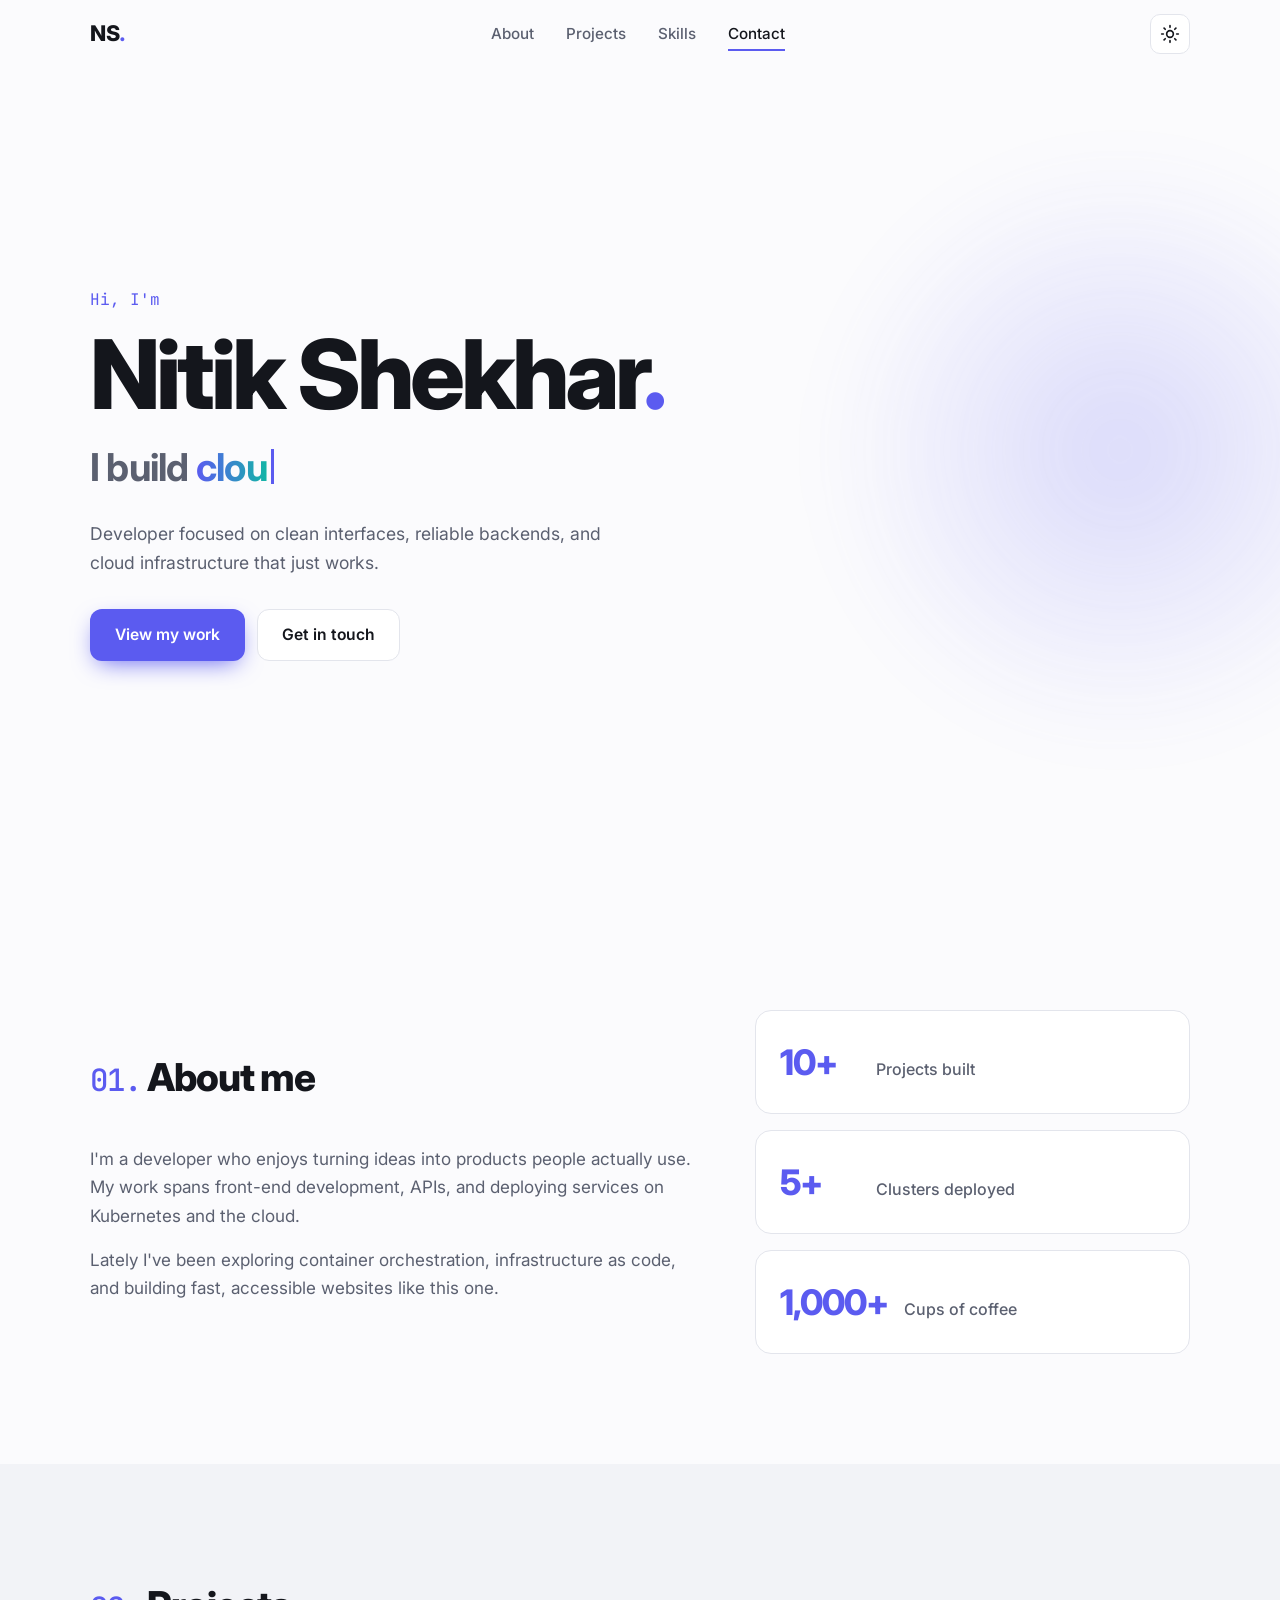
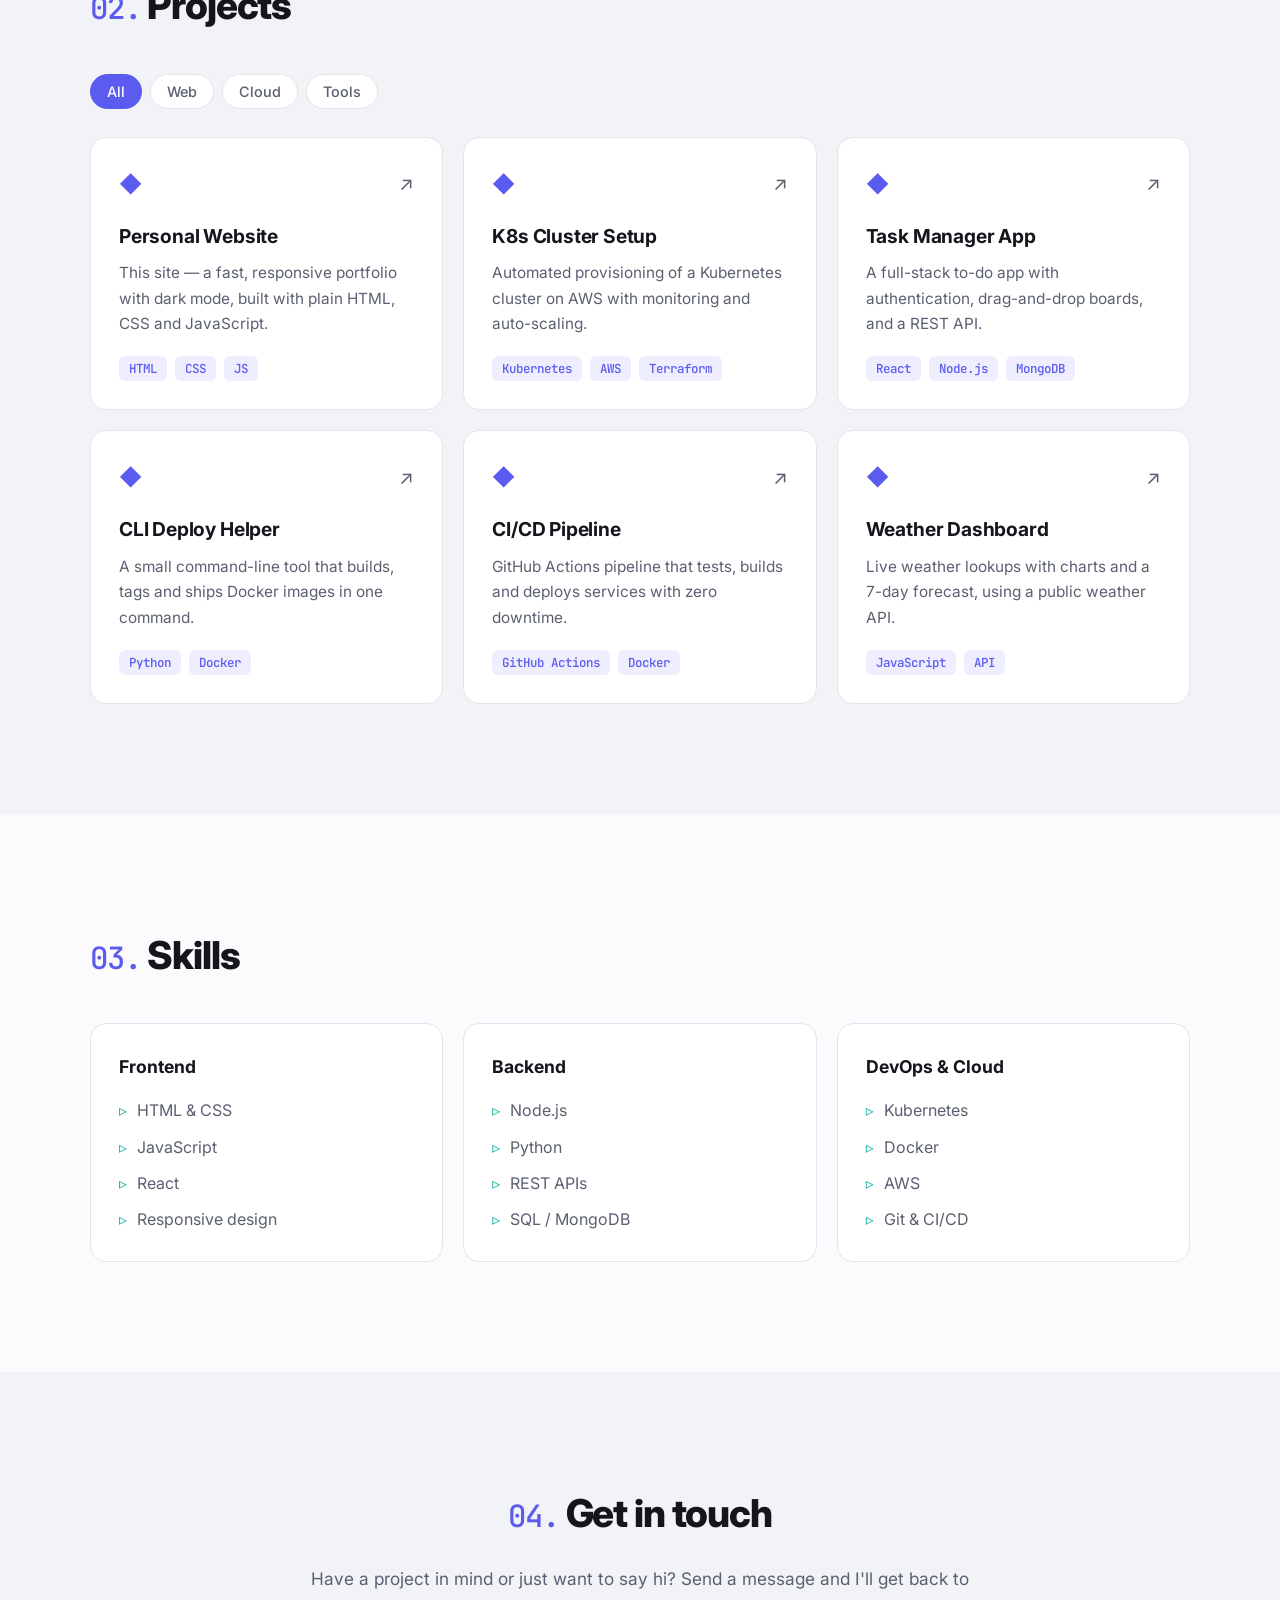
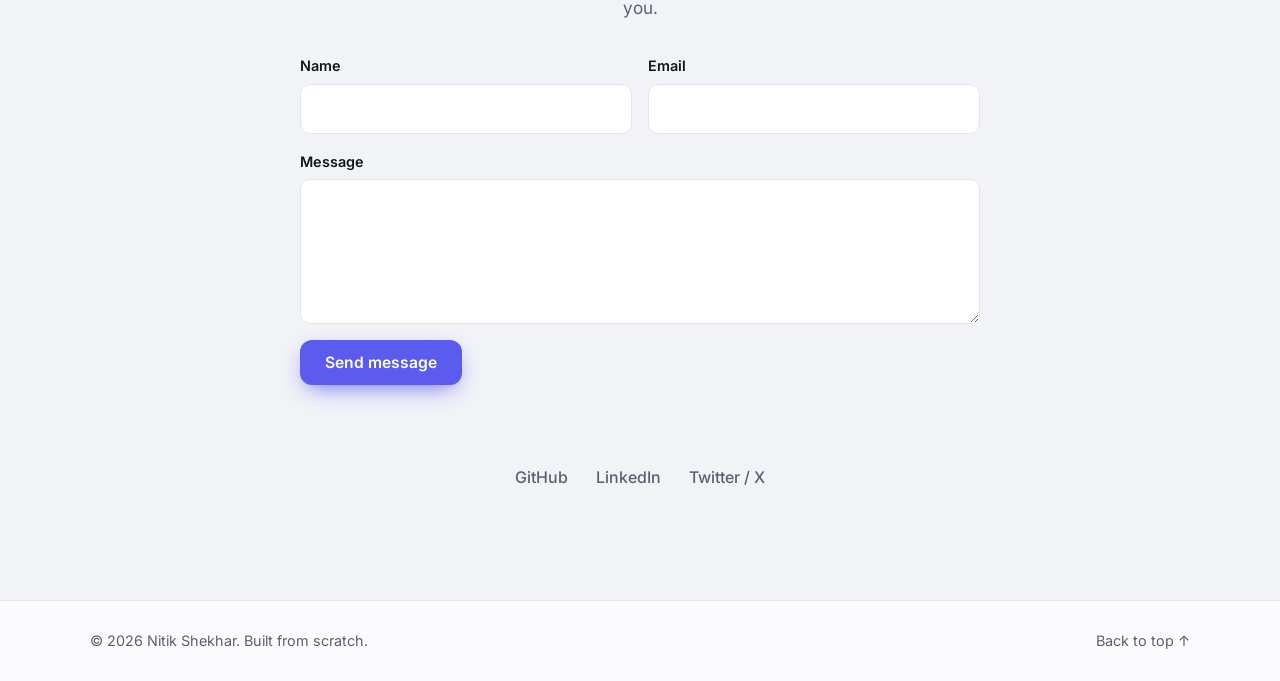
==== index.html @ 364ece99 "Add portfolio, wellness demo stores and minimalist design options - Portfolio site at the root - fan" ====
<!DOCTYPE html>
<html lang="en">
<head>
  <meta charset="UTF-8" />
  <meta name="viewport" content="width=device-width, initial-scale=1.0" />
  <title>Nitik Shekhar — Developer</title>
  <meta name="description" content="Portfolio of Nitik Shekhar — developer building for the web and the cloud." />
  <link rel="preconnect" href="https://fonts.googleapis.com" />
  <link rel="preconnect" href="https://fonts.gstatic.com" crossorigin />
  <link href="https://fonts.googleapis.com/css2?family=Inter:wght@400;500;600;700;800&family=JetBrains+Mono:wght@400;500&display=swap" rel="stylesheet" />
  <link rel="stylesheet" href="styles.css" />
  <script>
    // Apply saved theme before paint to avoid a flash
    try {
      const t = localStorage.getItem("theme");
      if (t) document.documentElement.dataset.theme = t;
    } catch (e) {}
  </script>
</head>
<body>
  <header class="nav" id="nav">
    <div class="container nav__inner">
      <a href="#top" class="nav__logo">NS<span>.</span></a>
      <nav class="nav__links" id="navLinks" aria-label="Primary">
        <a href="#about">About</a>
        <a href="#projects">Projects</a>
        <a href="#skills">Skills</a>
        <a href="#contact">Contact</a>
      </nav>
      <div class="nav__actions">
        <button class="icon-btn" id="themeToggle" aria-label="Toggle dark mode">
          <svg class="icon-sun" viewBox="0 0 24 24" width="20" height="20" fill="none" stroke="currentColor" stroke-width="2" stroke-linecap="round"><circle cx="12" cy="12" r="4"/><path d="M12 2v2M12 20v2M4.9 4.9l1.4 1.4M17.7 17.7l1.4 1.4M2 12h2M20 12h2M4.9 19.1l1.4-1.4M17.7 6.3l1.4-1.4"/></svg>
          <svg class="icon-moon" viewBox="0 0 24 24" width="20" height="20" fill="none" stroke="currentColor" stroke-width="2" stroke-linecap="round"><path d="M21 12.8A9 9 0 1 1 11.2 3a7 7 0 0 0 9.8 9.8z"/></svg>
        </button>
        <button class="icon-btn nav__burger" id="burger" aria-label="Open menu" aria-expanded="false" aria-controls="navLinks">
          <span></span><span></span><span></span>
        </button>
      </div>
    </div>
  </header>

  <main id="top">
    <!-- Hero -->
    <section class="hero">
      <div class="container hero__inner">
        <p class="eyebrow reveal">Hi, I'm</p>
        <h1 class="hero__title reveal">Nitik Shekhar<span class="accent">.</span></h1>
        <p class="hero__subtitle reveal">
          I build <span class="typed" id="typed">web apps</span><span class="caret" aria-hidden="true"></span>
        </p>
        <p class="hero__lead reveal">
          Developer focused on clean interfaces, reliable backends, and cloud infrastructure
          that just works.
        </p>
        <div class="hero__cta reveal">
          <a href="#projects" class="btn btn--primary">View my work</a>
          <a href="#contact" class="btn btn--ghost">Get in touch</a>
        </div>
      </div>
      <div class="hero__glow" aria-hidden="true"></div>
    </section>

    <!-- About -->
    <section class="section" id="about">
      <div class="container about">
        <div class="about__text reveal">
          <h2 class="section__title"><span class="mono">01.</span> About me</h2>
          <p>
            I'm a developer who enjoys turning ideas into products people actually use.
            My work spans front-end development, APIs, and deploying services on
            Kubernetes and the cloud.
          </p>
          <p>
            Lately I've been exploring container orchestration, infrastructure as code,
            and building fast, accessible websites like this one.
          </p>
        </div>
        <div class="about__stats reveal">
          <div class="stat"><span class="stat__num" data-count="10">0</span><span class="stat__label">Projects built</span></div>
          <div class="stat"><span class="stat__num" data-count="5">0</span><span class="stat__label">Clusters deployed</span></div>
          <div class="stat"><span class="stat__num" data-count="1000">0</span><span class="stat__label">Cups of coffee</span></div>
        </div>
      </div>
    </section>

    <!-- Projects -->
    <section class="section section--alt" id="projects">
      <div class="container">
        <h2 class="section__title reveal"><span class="mono">02.</span> Projects</h2>
        <div class="filters reveal" role="tablist" aria-label="Filter projects">
          <button class="chip is-active" data-filter="all">All</button>
          <button class="chip" data-filter="web">Web</button>
          <button class="chip" data-filter="cloud">Cloud</button>
          <button class="chip" data-filter="tools">Tools</button>
        </div>
        <div class="grid" id="projectGrid">
          <article class="card reveal" data-tags="web">
            <div class="card__top"><span class="card__icon">◆</span><a class="card__link" href="https://github.com/Nitiikshekhar/website_new" target="_blank" rel="noopener" aria-label="View on GitHub">↗</a></div>
            <h3>Personal Website</h3>
            <p>This site — a fast, responsive portfolio with dark mode, built with plain HTML, CSS and JavaScript.</p>
            <ul class="tags"><li>HTML</li><li>CSS</li><li>JS</li></ul>
          </article>
          <article class="card reveal" data-tags="cloud">
            <div class="card__top"><span class="card__icon">◆</span><a class="card__link" href="#" aria-label="View project">↗</a></div>
            <h3>K8s Cluster Setup</h3>
            <p>Automated provisioning of a Kubernetes cluster on AWS with monitoring and auto-scaling.</p>
            <ul class="tags"><li>Kubernetes</li><li>AWS</li><li>Terraform</li></ul>
          </article>
          <article class="card reveal" data-tags="web">
            <div class="card__top"><span class="card__icon">◆</span><a class="card__link" href="#" aria-label="View project">↗</a></div>
            <h3>Task Manager App</h3>
            <p>A full-stack to-do app with authentication, drag-and-drop boards, and a REST API.</p>
            <ul class="tags"><li>React</li><li>Node.js</li><li>MongoDB</li></ul>
          </article>
          <article class="card reveal" data-tags="tools">
            <div class="card__top"><span class="card__icon">◆</span><a class="card__link" href="#" aria-label="View project">↗</a></div>
            <h3>CLI Deploy Helper</h3>
            <p>A small command-line tool that builds, tags and ships Docker images in one command.</p>
            <ul class="tags"><li>Python</li><li>Docker</li></ul>
          </article>
          <article class="card reveal" data-tags="cloud">
            <div class="card__top"><span class="card__icon">◆</span><a class="card__link" href="#" aria-label="View project">↗</a></div>
            <h3>CI/CD Pipeline</h3>
            <p>GitHub Actions pipeline that tests, builds and deploys services with zero downtime.</p>
            <ul class="tags"><li>GitHub Actions</li><li>Docker</li></ul>
          </article>
          <article class="card reveal" data-tags="web tools">
            <div class="card__top"><span class="card__icon">◆</span><a class="card__link" href="#" aria-label="View project">↗</a></div>
            <h3>Weather Dashboard</h3>
            <p>Live weather lookups with charts and a 7-day forecast, using a public weather API.</p>
            <ul class="tags"><li>JavaScript</li><li>API</li></ul>
          </article>
        </div>
      </div>
    </section>

    <!-- Skills -->
    <section class="section" id="skills">
      <div class="container">
        <h2 class="section__title reveal"><span class="mono">03.</span> Skills</h2>
        <div class="skills">
          <div class="skill-group reveal">
            <h3>Frontend</h3>
            <ul><li>HTML &amp; CSS</li><li>JavaScript</li><li>React</li><li>Responsive design</li></ul>
          </div>
          <div class="skill-group reveal">
            <h3>Backend</h3>
            <ul><li>Node.js</li><li>Python</li><li>REST APIs</li><li>SQL / MongoDB</li></ul>
          </div>
          <div class="skill-group reveal">
            <h3>DevOps &amp; Cloud</h3>
            <ul><li>Kubernetes</li><li>Docker</li><li>AWS</li><li>Git &amp; CI/CD</li></ul>
          </div>
        </div>
      </div>
    </section>

    <!-- Contact -->
    <section class="section section--alt" id="contact">
      <div class="container contact reveal">
        <h2 class="section__title"><span class="mono">04.</span> Get in touch</h2>
        <p class="contact__lead">Have a project in mind or just want to say hi? Send a message and I'll get back to you.</p>
        <form class="form" id="contactForm" novalidate>
          <div class="form__row">
            <label>Name<input type="text" name="name" required autocomplete="name" /></label>
            <label>Email<input type="email" name="email" required autocomplete="email" /></label>
          </div>
          <label>Message<textarea name="message" rows="5" required></textarea></label>
          <button type="submit" class="btn btn--primary">Send message</button>
          <p class="form__status" id="formStatus" role="status" aria-live="polite"></p>
        </form>
        <div class="socials">
          <a href="https://github.com/Nitiikshekhar" target="_blank" rel="noopener">GitHub</a>
          <a href="#" target="_blank" rel="noopener">LinkedIn</a>
          <a href="#" target="_blank" rel="noopener">Twitter / X</a>
        </div>
      </div>
    </section>
  </main>

  <footer class="footer">
    <div class="container">
      <p>© <span id="year"></span> Nitik Shekhar. Built from scratch.</p>
      <a href="#top" class="footer__top">Back to top ↑</a>
    </div>
  </footer>

  <script src="script.js"></script>
</body>
</html>
---- styles.css ----
/* ---------- Theme tokens ---------- */
:root {
  --bg: #fbfbfd;
  --bg-alt: #f2f3f7;
  --surface: #ffffff;
  --text: #14161c;
  --muted: #5b6070;
  --border: #e3e5ec;
  --accent: #5b5bf0;
  --accent-2: #13b5a6;
  --shadow: 0 10px 30px -12px rgba(20, 22, 40, 0.18);
  --radius: 16px;
  --nav-h: 68px;
  color-scheme: light;
}

:root[data-theme="dark"] {
  --bg: #0c0d12;
  --bg-alt: #11131a;
  --surface: #161922;
  --text: #eceef4;
  --muted: #9aa0b2;
  --border: #252937;
  --accent: #8b8bff;
  --accent-2: #3ddbc9;
  --shadow: 0 10px 30px -12px rgba(0, 0, 0, 0.6);
  color-scheme: dark;
}

@media (prefers-color-scheme: dark) {
  :root:not([data-theme="light"]) {
    --bg: #0c0d12;
    --bg-alt: #11131a;
    --surface: #161922;
    --text: #eceef4;
    --muted: #9aa0b2;
    --border: #252937;
    --accent: #8b8bff;
    --accent-2: #3ddbc9;
    --shadow: 0 10px 30px -12px rgba(0, 0, 0, 0.6);
    color-scheme: dark;
  }
}

/* ---------- Base ---------- */
*, *::before, *::after { box-sizing: border-box; }
html { scroll-behavior: smooth; scroll-padding-top: var(--nav-h); }
body {
  margin: 0;
  font-family: "Inter", system-ui, -apple-system, sans-serif;
  background: var(--bg);
  color: var(--text);
  line-height: 1.65;
  -webkit-font-smoothing: antialiased;
  transition: background 0.3s, color 0.3s;
}
a { color: inherit; text-decoration: none; }
img { max-width: 100%; display: block; }
.container { width: min(1100px, 100% - 32px); margin-inline: auto; }
.mono { font-family: "JetBrains Mono", monospace; color: var(--accent); font-size: 0.8em; font-weight: 500; }
.accent { color: var(--accent); }

/* ---------- Nav ---------- */
.nav {
  position: fixed; inset: 0 0 auto; height: var(--nav-h); z-index: 50;
  transition: background 0.3s, box-shadow 0.3s, backdrop-filter 0.3s;
}
.nav.is-scrolled {
  background: color-mix(in srgb, var(--bg) 80%, transparent);
  backdrop-filter: blur(12px);
  box-shadow: 0 1px 0 var(--border);
}
.nav__inner { height: 100%; display: flex; align-items: center; justify-content: space-between; gap: 16px; }
.nav__logo { font-weight: 800; font-size: 1.35rem; letter-spacing: -0.02em; }
.nav__logo span { color: var(--accent); }
.nav__links { display: flex; gap: 32px; }
.nav__links a { color: var(--muted); font-weight: 500; font-size: 0.95rem; position: relative; transition: color 0.2s; }
.nav__links a::after {
  content: ""; position: absolute; left: 0; bottom: -4px; height: 2px; width: 0;
  background: var(--accent); transition: width 0.25s;
}
.nav__links a:hover, .nav__links a.is-active { color: var(--text); }
.nav__links a:hover::after, .nav__links a.is-active::after { width: 100%; }
.nav__actions { display: flex; align-items: center; gap: 8px; }

.icon-btn {
  display: grid; place-items: center; width: 40px; height: 40px;
  border: 1px solid var(--border); border-radius: 10px;
  background: var(--surface); color: var(--text); cursor: pointer;
  transition: border-color 0.2s, transform 0.2s;
}
.icon-btn:hover { border-color: var(--accent); }
.icon-moon { display: none; }
:root[data-theme="dark"] .icon-sun { display: none; }
:root[data-theme="dark"] .icon-moon { display: block; }
@media (prefers-color-scheme: dark) {
  :root:not([data-theme="light"]) .icon-sun { display: none; }
  :root:not([data-theme="light"]) .icon-moon { display: block; }
}

.nav__burger { display: none; gap: 4px; align-content: center; }
.nav__burger span { display: block; width: 18px; height: 2px; background: currentColor; border-radius: 2px; transition: transform 0.25s, opacity 0.25s; }
.nav__burger[aria-expanded="true"] span:nth-child(1) { transform: translateY(6px) rotate(45deg); }
.nav__burger[aria-expanded="true"] span:nth-child(2) { opacity: 0; }
.nav__burger[aria-expanded="true"] span:nth-child(3) { transform: translateY(-6px) rotate(-45deg); }

/* ---------- Buttons ---------- */
.btn {
  display: inline-flex; align-items: center; justify-content: center;
  padding: 12px 24px; border-radius: 12px; font-weight: 600; font-size: 0.98rem;
  border: 1px solid transparent; cursor: pointer; font-family: inherit;
  transition: transform 0.2s, box-shadow 0.2s, background 0.2s, border-color 0.2s;
}
.btn:hover { transform: translateY(-2px); }
.btn--primary { background: var(--accent); color: #fff; box-shadow: 0 8px 24px -8px var(--accent); }
.btn--ghost { border-color: var(--border); background: var(--surface); }
.btn--ghost:hover { border-color: var(--accent); }

/* ---------- Hero ---------- */
.hero { position: relative; min-height: 100svh; display: flex; align-items: center; overflow: hidden; padding: calc(var(--nav-h) + 40px) 0 60px; }
.hero__inner { position: relative; z-index: 1; }
.eyebrow { font-family: "JetBrains Mono", monospace; color: var(--accent); margin: 0 0 12px; }
.hero__title { font-size: clamp(2.8rem, 9vw, 6rem); line-height: 1.02; letter-spacing: -0.045em; margin: 0; font-weight: 800; }
.hero__subtitle { font-size: clamp(1.4rem, 4vw, 2.4rem); font-weight: 700; color: var(--muted); margin: 12px 0 20px; letter-spacing: -0.02em; }
.typed {
  background: linear-gradient(90deg, var(--accent), var(--accent-2));
  -webkit-background-clip: text; background-clip: text; color: transparent;
}
.caret { display: inline-block; width: 3px; height: 0.9em; margin-left: 4px; background: var(--accent); vertical-align: -0.08em; animation: blink 1s steps(1) infinite; }
@keyframes blink { 50% { opacity: 0; } }
.hero__lead { max-width: 540px; color: var(--muted); font-size: 1.1rem; margin: 0 0 32px; }
.hero__cta { display: flex; flex-wrap: wrap; gap: 12px; }
.hero__glow {
  position: absolute; width: 640px; height: 640px; right: -160px; top: 50%; transform: translateY(-50%);
  background: radial-gradient(circle, color-mix(in srgb, var(--accent) 35%, transparent), transparent 65%);
  filter: blur(40px); opacity: 0.6; pointer-events: none;
  animation: float 10s ease-in-out infinite;
}
@keyframes float { 50% { transform: translateY(-46%) scale(1.06); } }

/* ---------- Sections ---------- */
.section { padding: 110px 0; }
.section--alt { background: var(--bg-alt); }
.section__title { font-size: clamp(1.8rem, 4vw, 2.4rem); letter-spacing: -0.03em; margin: 0 0 36px; font-weight: 800; }

/* About */
.about { display: grid; grid-template-columns: 1.4fr 1fr; gap: 56px; align-items: center; }
.about__text p { color: var(--muted); font-size: 1.07rem; margin: 0 0 16px; }
.about__stats { display: grid; gap: 16px; }
.stat {
  display: flex; align-items: baseline; gap: 16px; padding: 22px 24px;
  background: var(--surface); border: 1px solid var(--border); border-radius: var(--radius);
}
.stat__num { font-size: 2.2rem; font-weight: 800; letter-spacing: -0.03em; color: var(--accent); min-width: 3.5ch; }
.stat__num::after { content: "+"; }
.stat__label { color: var(--muted); font-weight: 500; }

/* Projects */
.filters { display: flex; flex-wrap: wrap; gap: 8px; margin-bottom: 28px; }
.chip {
  padding: 8px 16px; border-radius: 999px; border: 1px solid var(--border);
  background: var(--surface); color: var(--muted); font: 500 0.9rem "Inter", sans-serif; cursor: pointer;
  transition: all 0.2s;
}
.chip:hover { color: var(--text); border-color: var(--accent); }
.chip.is-active { background: var(--accent); border-color: var(--accent); color: #fff; }

.grid { display: grid; grid-template-columns: repeat(auto-fill, minmax(300px, 1fr)); gap: 20px; }
.card {
  display: flex; flex-direction: column; padding: 28px; background: var(--surface);
  border: 1px solid var(--border); border-radius: var(--radius);
  transition: transform 0.25s, box-shadow 0.25s, border-color 0.25s;
}
.card:hover { transform: translateY(-6px); box-shadow: var(--shadow); border-color: color-mix(in srgb, var(--accent) 45%, var(--border)); }
.card.is-hidden { display: none; }
.card__top { display: flex; justify-content: space-between; align-items: center; margin-bottom: 18px; }
.card__icon { color: var(--accent); font-size: 1.4rem; }
.card__link { color: var(--muted); font-size: 1.2rem; transition: color 0.2s, transform 0.2s; }
.card__link:hover { color: var(--accent); transform: translate(2px, -2px); }
.card h3 { margin: 0 0 8px; font-size: 1.2rem; letter-spacing: -0.01em; }
.card p { margin: 0 0 20px; color: var(--muted); font-size: 0.96rem; flex: 1; }
.tags { display: flex; flex-wrap: wrap; gap: 8px; list-style: none; padding: 0; margin: 0; }
.tags li { font: 500 0.78rem "JetBrains Mono", monospace; color: var(--accent); background: color-mix(in srgb, var(--accent) 10%, transparent); padding: 4px 10px; border-radius: 6px; }

/* Skills */
.skills { display: grid; grid-template-columns: repeat(3, 1fr); gap: 20px; }
.skill-group { padding: 28px; border: 1px solid var(--border); border-radius: var(--radius); background: var(--surface); }
.skill-group h3 { margin: 0 0 16px; font-size: 1.1rem; }
.skill-group ul { list-style: none; padding: 0; margin: 0; display: grid; gap: 10px; }
.skill-group li { color: var(--muted); display: flex; align-items: center; gap: 10px; }
.skill-group li::before { content: "▹"; color: var(--accent-2); }

/* Contact */
.contact { max-width: 680px; text-align: center; }
.contact__lead { color: var(--muted); font-size: 1.08rem; margin: -16px 0 32px; }
.form { display: grid; gap: 16px; text-align: left; }
.form__row { display: grid; grid-template-columns: 1fr 1fr; gap: 16px; }
.form label { display: grid; gap: 6px; font-size: 0.9rem; font-weight: 600; }
.form input, .form textarea {
  font: inherit; font-weight: 400; padding: 12px 14px; border-radius: 10px;
  border: 1px solid var(--border); background: var(--surface); color: var(--text);
  transition: border-color 0.2s, box-shadow 0.2s; resize: vertical;
}
.form input:focus, .form textarea:focus { outline: none; border-color: var(--accent); box-shadow: 0 0 0 3px color-mix(in srgb, var(--accent) 20%, transparent); }
.form .is-invalid { border-color: #e5484d; }
.form button { justify-self: start; }
.form__status { margin: 0; min-height: 1.5em; font-size: 0.95rem; }
.form__status.ok { color: var(--accent-2); }
.form__status.err { color: #e5484d; }
.socials { display: flex; justify-content: center; gap: 28px; margin-top: 40px; }
.socials a { color: var(--muted); font-weight: 500; transition: color 0.2s; }
.socials a:hover { color: var(--accent); }

/* Footer */
.footer { padding: 28px 0; border-top: 1px solid var(--border); color: var(--muted); font-size: 0.9rem; }
.footer .container { display: flex; justify-content: space-between; align-items: center; gap: 16px; flex-wrap: wrap; }
.footer p { margin: 0; }
.footer__top:hover { color: var(--accent); }

/* ---------- Reveal on scroll ---------- */
.reveal { opacity: 0; transform: translateY(24px); transition: opacity 0.7s ease, transform 0.7s ease; }
.reveal.is-visible { opacity: 1; transform: none; }

@media (prefers-reduced-motion: reduce) {
  html { scroll-behavior: auto; }
  .reveal { opacity: 1; transform: none; transition: none; }
  .hero__glow, .caret { animation: none; }
}

/* ---------- Responsive ---------- */
@media (max-width: 860px) {
  .about { grid-template-columns: 1fr; gap: 32px; }
  .skills { grid-template-columns: 1fr; }
}

@media (max-width: 720px) {
  .nav__burger { display: grid; }
  .nav__links {
    position: fixed; top: var(--nav-h); left: 0; right: 0;
    flex-direction: column; gap: 0; padding: 8px 16px 16px;
    background: var(--bg); border-bottom: 1px solid var(--border);
    transform: translateY(-120%); opacity: 0; visibility: hidden;
    transition: transform 0.3s, opacity 0.3s, visibility 0.3s;
  }
  .nav__links.is-open { transform: none; opacity: 1; visibility: visible; }
  .nav__links a { padding: 14px 0; border-bottom: 1px solid var(--border); font-size: 1.05rem; }
  .nav__links a::after { display: none; }
  .section { padding: 80px 0; }
  .form__row { grid-template-columns: 1fr; }
  .form button { justify-self: stretch; }
  .grid { grid-template-columns: 1fr; }
  .hero__glow { width: 420px; height: 420px; right: -200px; }
}
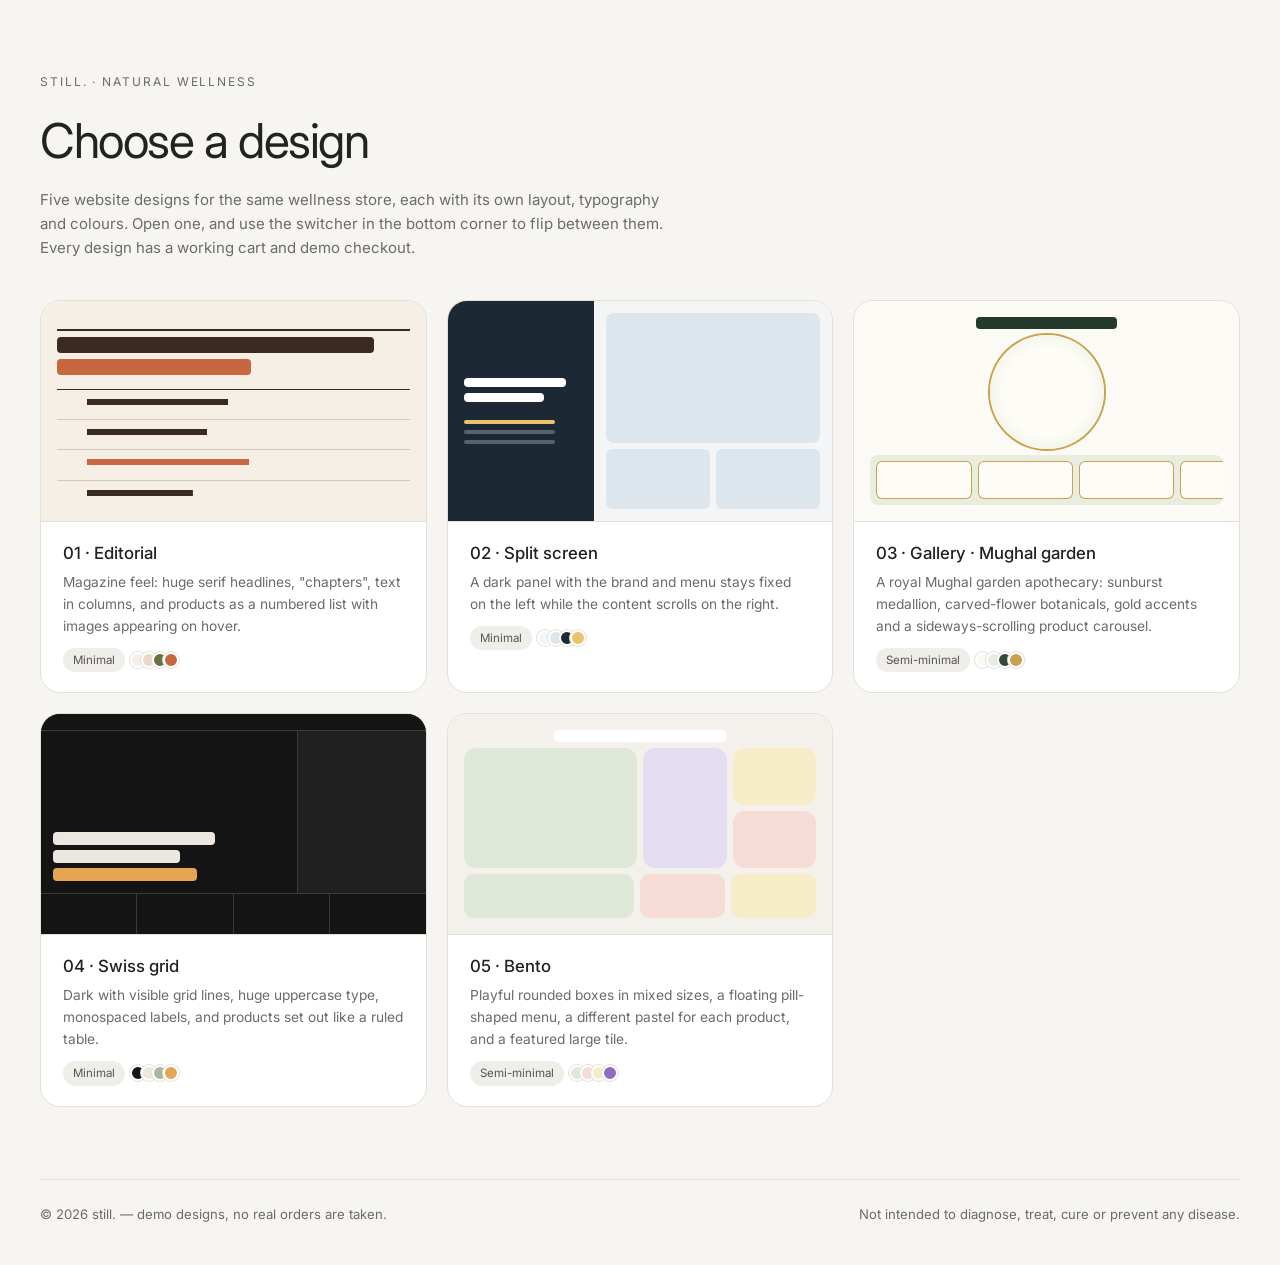
==== commit bccb9190: "Restructure site: landing page + five self-contained designs - Root index.html/styles.css/script.js " ====
--- a/index.html
+++ b/index.html
@@ -3,186 +3,95 @@
 <head>
   <meta charset="UTF-8" />
   <meta name="viewport" content="width=device-width, initial-scale=1.0" />
-  <title>Nitik Shekhar — Developer</title>
-  <meta name="description" content="Portfolio of Nitik Shekhar — developer building for the web and the cloud." />
+  <title>still. — Choose a design</title>
+  <meta name="description" content="Five website designs for still., a natural wellness brand. Pick the one that feels right." />
   <link rel="preconnect" href="https://fonts.googleapis.com" />
   <link rel="preconnect" href="https://fonts.gstatic.com" crossorigin />
-  <link href="https://fonts.googleapis.com/css2?family=Inter:wght@400;500;600;700;800&family=JetBrains+Mono:wght@400;500&display=swap" rel="stylesheet" />
+  <link href="https://fonts.googleapis.com/css2?family=Inter:wght@400;500&display=swap" rel="stylesheet" />
   <link rel="stylesheet" href="styles.css" />
-  <script>
-    // Apply saved theme before paint to avoid a flash
-    try {
-      const t = localStorage.getItem("theme");
-      if (t) document.documentElement.dataset.theme = t;
-    } catch (e) {}
-  </script>
 </head>
 <body>
-  <header class="nav" id="nav">
-    <div class="container nav__inner">
-      <a href="#top" class="nav__logo">NS<span>.</span></a>
-      <nav class="nav__links" id="navLinks" aria-label="Primary">
-        <a href="#about">About</a>
-        <a href="#projects">Projects</a>
-        <a href="#skills">Skills</a>
-        <a href="#contact">Contact</a>
-      </nav>
-      <div class="nav__actions">
-        <button class="icon-btn" id="themeToggle" aria-label="Toggle dark mode">
-          <svg class="icon-sun" viewBox="0 0 24 24" width="20" height="20" fill="none" stroke="currentColor" stroke-width="2" stroke-linecap="round"><circle cx="12" cy="12" r="4"/><path d="M12 2v2M12 20v2M4.9 4.9l1.4 1.4M17.7 17.7l1.4 1.4M2 12h2M20 12h2M4.9 19.1l1.4-1.4M17.7 6.3l1.4-1.4"/></svg>
-          <svg class="icon-moon" viewBox="0 0 24 24" width="20" height="20" fill="none" stroke="currentColor" stroke-width="2" stroke-linecap="round"><path d="M21 12.8A9 9 0 1 1 11.2 3a7 7 0 0 0 9.8 9.8z"/></svg>
-        </button>
-        <button class="icon-btn nav__burger" id="burger" aria-label="Open menu" aria-expanded="false" aria-controls="navLinks">
-          <span></span><span></span><span></span>
-        </button>
-      </div>
+  <main class="wrap">
+    <header class="intro">
+      <p class="kicker">still. · natural wellness</p>
+      <h1>Choose a design</h1>
+      <p class="lead">Five website designs for the same wellness store, each with its own layout, typography and colours. Open one, and use the switcher in the bottom corner to flip between them. Every design has a working cart and demo checkout.</p>
+    </header>
+
+    <div class="grid">
+      <a class="d" href="web_1/index.html" data-design="web_1">
+        <div class="wf" style="background:#f5efe6;grid-template-rows:14px 46px 1fr">
+          <i style="background:none;border-bottom:2px solid #3a2a20;border-radius:0"></i>
+          <b style="background:none"><i style="height:16px;width:90%;background:#3a2a20;margin-bottom:6px"></i><i style="height:16px;width:55%;background:#c8673f"></i></b>
+          <b style="background:none;display:grid;gap:5px"><i class="wf-row" style="--c:#3a2a20;--w:40%;border-top-color:#3a2a20"></i><i class="wf-row" style="--c:#3a2a20;--w:34%"></i><i class="wf-row" style="--c:#c8673f;--w:46%"></i><i class="wf-row" style="--c:#3a2a20;--w:30%"></i></b>
+        </div>
+        <div class="meta">
+          <b>01 · Editorial</b>
+          <p>Magazine feel: huge serif headlines, "chapters", text in columns, and products as a numbered list with images appearing on hover.</p>
+          <span class="tag">Minimal</span><span class="sw"><i style="background:#f5efe6"></i><i style="background:#ead9c8"></i><i style="background:#6b7045"></i><i style="background:#c8673f"></i></span>
+        </div>
+      </a>
+
+      <a class="d" href="web_2/index.html" data-design="web_2">
+        <div class="wf" style="background:#f3f5f6;grid-template-columns:38% 1fr;padding:0;gap:0">
+          <b style="background:#1c2833;border-radius:0;padding:16px;display:flex;flex-direction:column;justify-content:center;gap:6px"><i style="height:9px;width:90%;background:#fff"></i><i style="height:9px;width:70%;background:#fff"></i><i style="height:4px;width:80%;background:#e9c46a;margin-top:12px"></i><i style="height:4px;width:80%;background:#55636f"></i><i style="height:4px;width:80%;background:#55636f"></i></b>
+          <b style="background:none;padding:12px;display:grid;grid-template-rows:1fr 60px;gap:6px"><i style="background:#dde6ec;border-radius:8px"></i><b style="display:grid;grid-template-columns:1fr 1fr;gap:6px;background:none"><i style="background:#dde6ec;border-radius:6px"></i><i style="background:#dde6ec;border-radius:6px"></i></b></b>
+        </div>
+        <div class="meta">
+          <b>02 · Split screen</b>
+          <p>A dark panel with the brand and menu stays fixed on the left while the content scrolls on the right.</p>
+          <span class="tag">Minimal</span><span class="sw"><i style="background:#f3f5f6"></i><i style="background:#dde6ec"></i><i style="background:#1c2833"></i><i style="background:#e9c46a"></i></span>
+        </div>
+      </a>
+
+      <a class="d" href="web_3/index.html" data-design="web_3">
+        <div class="wf" style="background:#fbfaf4;justify-items:center;grid-template-rows:12px 1fr 50px">
+          <i style="width:40%;background:#233a2d"></i>
+          <i style="aspect-ratio:1;height:100%;border-radius:50%;background:radial-gradient(circle,#fdfcf6 55%,#e3e9d8);box-shadow:0 0 0 2px #c9a24b"></i>
+          <b style="width:100%;background:#e9eddf;border-radius:8px;display:flex;gap:6px;padding:6px;overflow:hidden"><i style="flex:0 0 28%;background:#fdfcf7;border-radius:6px;box-shadow:inset 0 0 0 1px #c9a24b"></i><i style="flex:0 0 28%;background:#fdfcf7;border-radius:6px;box-shadow:inset 0 0 0 1px #c9a24b"></i><i style="flex:0 0 28%;background:#fdfcf7;border-radius:6px;box-shadow:inset 0 0 0 1px #c9a24b"></i><i style="flex:0 0 28%;background:#fdfcf7;border-radius:6px;box-shadow:inset 0 0 0 1px #c9a24b"></i></b>
+        </div>
+        <div class="meta">
+          <b>03 · Gallery · Mughal garden</b>
+          <p>A royal Mughal garden apothecary: sunburst medallion, carved-flower botanicals, gold accents and a sideways-scrolling product carousel.</p>
+          <span class="tag">Semi-minimal</span><span class="sw"><i style="background:#fbfaf4"></i><i style="background:#e9eddf"></i><i style="background:#2f4b3a"></i><i style="background:#c9a24b"></i></span>
+        </div>
+      </a>
+
+      <a class="d" href="web_4/index.html" data-design="web_4">
+        <div class="wf" style="background:#3a3a3a;gap:1px;padding:0;grid-template-columns:2fr 1fr;grid-template-rows:16px 1fr 40px">
+          <i style="grid-column:1/-1;background:#141414;border-radius:0"></i>
+          <b style="background:#141414;border-radius:0;padding:12px;display:flex;flex-direction:column;justify-content:flex-end;gap:5px"><i style="height:13px;width:70%;background:#ece7df"></i><i style="height:13px;width:55%;background:#ece7df"></i><i style="height:13px;width:62%;background:#e5a552"></i></b>
+          <i style="background:#202020;border-radius:0"></i>
+          <b style="grid-column:1/-1;display:grid;grid-template-columns:repeat(4,1fr);gap:1px;background:#3a3a3a;border-radius:0"><i style="background:#141414;border-radius:0"></i><i style="background:#141414;border-radius:0"></i><i style="background:#141414;border-radius:0"></i><i style="background:#141414;border-radius:0"></i></b>
+        </div>
+        <div class="meta">
+          <b>04 · Swiss grid</b>
+          <p>Dark with visible grid lines, huge uppercase type, monospaced labels, and products set out like a ruled table.</p>
+          <span class="tag">Minimal</span><span class="sw"><i style="background:#141414"></i><i style="background:#ece7df"></i><i style="background:#a9b79a"></i><i style="background:#e5a552"></i></span>
+        </div>
+      </a>
+
+      <a class="d" href="web_5/index.html" data-design="web_5">
+        <div class="wf" style="background:#f4f1ec;grid-template-columns:repeat(4,1fr);grid-template-rows:12px 1fr 1fr 44px">
+          <i style="grid-column:2/4;background:#fff;border-radius:999px"></i>
+          <i style="grid-column:span 2;grid-row:span 2;background:#dfe8d8;border-radius:12px"></i>
+          <i style="grid-row:span 2;background:#e4dcf1;border-radius:12px"></i>
+          <i style="background:#f7ecc8;border-radius:12px"></i>
+          <i style="background:#f6dcd4;border-radius:12px"></i>
+          <b style="grid-column:1/-1;display:grid;grid-template-columns:2fr 1fr 1fr;gap:6px;background:none"><i style="background:#dfe8d8;border-radius:10px"></i><i style="background:#f6dcd4;border-radius:10px"></i><i style="background:#f7ecc8;border-radius:10px"></i></b>
+        </div>
+        <div class="meta">
+          <b>05 · Bento</b>
+          <p>Playful rounded boxes in mixed sizes, a floating pill-shaped menu, a different pastel for each product, and a featured large tile.</p>
+          <span class="tag">Semi-minimal</span><span class="sw"><i style="background:#dfe8d8"></i><i style="background:#f6dcd4"></i><i style="background:#f7ecc8"></i><i style="background:#8e6cc2"></i></span>
+        </div>
+      </a>
     </div>
-  </header>
-
-  <main id="top">
-    <!-- Hero -->
-    <section class="hero">
-      <div class="container hero__inner">
-        <p class="eyebrow reveal">Hi, I'm</p>
-        <h1 class="hero__title reveal">Nitik Shekhar<span class="accent">.</span></h1>
-        <p class="hero__subtitle reveal">
-          I build <span class="typed" id="typed">web apps</span><span class="caret" aria-hidden="true"></span>
-        </p>
-        <p class="hero__lead reveal">
-          Developer focused on clean interfaces, reliable backends, and cloud infrastructure
-          that just works.
-        </p>
-        <div class="hero__cta reveal">
-          <a href="#projects" class="btn btn--primary">View my work</a>
-          <a href="#contact" class="btn btn--ghost">Get in touch</a>
-        </div>
-      </div>
-      <div class="hero__glow" aria-hidden="true"></div>
-    </section>
-
-    <!-- About -->
-    <section class="section" id="about">
-      <div class="container about">
-        <div class="about__text reveal">
-          <h2 class="section__title"><span class="mono">01.</span> About me</h2>
-          <p>
-            I'm a developer who enjoys turning ideas into products people actually use.
-            My work spans front-end development, APIs, and deploying services on
-            Kubernetes and the cloud.
-          </p>
-          <p>
-            Lately I've been exploring container orchestration, infrastructure as code,
-            and building fast, accessible websites like this one.
-          </p>
-        </div>
-        <div class="about__stats reveal">
-          <div class="stat"><span class="stat__num" data-count="10">0</span><span class="stat__label">Projects built</span></div>
-          <div class="stat"><span class="stat__num" data-count="5">0</span><span class="stat__label">Clusters deployed</span></div>
-          <div class="stat"><span class="stat__num" data-count="1000">0</span><span class="stat__label">Cups of coffee</span></div>
-        </div>
-      </div>
-    </section>
-
-    <!-- Projects -->
-    <section class="section section--alt" id="projects">
-      <div class="container">
-        <h2 class="section__title reveal"><span class="mono">02.</span> Projects</h2>
-        <div class="filters reveal" role="tablist" aria-label="Filter projects">
-          <button class="chip is-active" data-filter="all">All</button>
-          <button class="chip" data-filter="web">Web</button>
-          <button class="chip" data-filter="cloud">Cloud</button>
-          <button class="chip" data-filter="tools">Tools</button>
-        </div>
-        <div class="grid" id="projectGrid">
-          <article class="card reveal" data-tags="web">
-            <div class="card__top"><span class="card__icon">◆</span><a class="card__link" href="https://github.com/Nitiikshekhar/website_new" target="_blank" rel="noopener" aria-label="View on GitHub">↗</a></div>
-            <h3>Personal Website</h3>
-            <p>This site — a fast, responsive portfolio with dark mode, built with plain HTML, CSS and JavaScript.</p>
-            <ul class="tags"><li>HTML</li><li>CSS</li><li>JS</li></ul>
-          </article>
-          <article class="card reveal" data-tags="cloud">
-            <div class="card__top"><span class="card__icon">◆</span><a class="card__link" href="#" aria-label="View project">↗</a></div>
-            <h3>K8s Cluster Setup</h3>
-            <p>Automated provisioning of a Kubernetes cluster on AWS with monitoring and auto-scaling.</p>
-            <ul class="tags"><li>Kubernetes</li><li>AWS</li><li>Terraform</li></ul>
-          </article>
-          <article class="card reveal" data-tags="web">
-            <div class="card__top"><span class="card__icon">◆</span><a class="card__link" href="#" aria-label="View project">↗</a></div>
-            <h3>Task Manager App</h3>
-            <p>A full-stack to-do app with authentication, drag-and-drop boards, and a REST API.</p>
-            <ul class="tags"><li>React</li><li>Node.js</li><li>MongoDB</li></ul>
-          </article>
-          <article class="card reveal" data-tags="tools">
-            <div class="card__top"><span class="card__icon">◆</span><a class="card__link" href="#" aria-label="View project">↗</a></div>
-            <h3>CLI Deploy Helper</h3>
-            <p>A small command-line tool that builds, tags and ships Docker images in one command.</p>
-            <ul class="tags"><li>Python</li><li>Docker</li></ul>
-          </article>
-          <article class="card reveal" data-tags="cloud">
-            <div class="card__top"><span class="card__icon">◆</span><a class="card__link" href="#" aria-label="View project">↗</a></div>
-            <h3>CI/CD Pipeline</h3>
-            <p>GitHub Actions pipeline that tests, builds and deploys services with zero downtime.</p>
-            <ul class="tags"><li>GitHub Actions</li><li>Docker</li></ul>
-          </article>
-          <article class="card reveal" data-tags="web tools">
-            <div class="card__top"><span class="card__icon">◆</span><a class="card__link" href="#" aria-label="View project">↗</a></div>
-            <h3>Weather Dashboard</h3>
-            <p>Live weather lookups with charts and a 7-day forecast, using a public weather API.</p>
-            <ul class="tags"><li>JavaScript</li><li>API</li></ul>
-          </article>
-        </div>
-      </div>
-    </section>
-
-    <!-- Skills -->
-    <section class="section" id="skills">
-      <div class="container">
-        <h2 class="section__title reveal"><span class="mono">03.</span> Skills</h2>
-        <div class="skills">
-          <div class="skill-group reveal">
-            <h3>Frontend</h3>
-            <ul><li>HTML &amp; CSS</li><li>JavaScript</li><li>React</li><li>Responsive design</li></ul>
-          </div>
-          <div class="skill-group reveal">
-            <h3>Backend</h3>
-            <ul><li>Node.js</li><li>Python</li><li>REST APIs</li><li>SQL / MongoDB</li></ul>
-          </div>
-          <div class="skill-group reveal">
-            <h3>DevOps &amp; Cloud</h3>
-            <ul><li>Kubernetes</li><li>Docker</li><li>AWS</li><li>Git &amp; CI/CD</li></ul>
-          </div>
-        </div>
-      </div>
-    </section>
-
-    <!-- Contact -->
-    <section class="section section--alt" id="contact">
-      <div class="container contact reveal">
-        <h2 class="section__title"><span class="mono">04.</span> Get in touch</h2>
-        <p class="contact__lead">Have a project in mind or just want to say hi? Send a message and I'll get back to you.</p>
-        <form class="form" id="contactForm" novalidate>
-          <div class="form__row">
-            <label>Name<input type="text" name="name" required autocomplete="name" /></label>
-            <label>Email<input type="email" name="email" required autocomplete="email" /></label>
-          </div>
-          <label>Message<textarea name="message" rows="5" required></textarea></label>
-          <button type="submit" class="btn btn--primary">Send message</button>
-          <p class="form__status" id="formStatus" role="status" aria-live="polite"></p>
-        </form>
-        <div class="socials">
-          <a href="https://github.com/Nitiikshekhar" target="_blank" rel="noopener">GitHub</a>
-          <a href="#" target="_blank" rel="noopener">LinkedIn</a>
-          <a href="#" target="_blank" rel="noopener">Twitter / X</a>
-        </div>
-      </div>
-    </section>
   </main>
 
-  <footer class="footer">
-    <div class="container">
-      <p>© <span id="year"></span> Nitik Shekhar. Built from scratch.</p>
-      <a href="#top" class="footer__top">Back to top ↑</a>
-    </div>
+  <footer class="foot wrap">
+    <span>© <span id="year"></span> still. — demo designs, no real orders are taken.</span>
+    <span>Not intended to diagnose, treat, cure or prevent any disease.</span>
   </footer>
 
   <script src="script.js"></script>
--- a/styles.css
+++ b/styles.css
@@ -1,253 +1,47 @@
-/* ---------- Theme tokens ---------- */
+/* Landing page — links to the five designs in web_1 … web_5 */
 :root {
-  --bg: #fbfbfd;
-  --bg-alt: #f2f3f7;
-  --surface: #ffffff;
-  --text: #14161c;
-  --muted: #5b6070;
-  --border: #e3e5ec;
-  --accent: #5b5bf0;
-  --accent-2: #13b5a6;
-  --shadow: 0 10px 30px -12px rgba(20, 22, 40, 0.18);
-  --radius: 16px;
-  --nav-h: 68px;
+  --bg: #f7f5f1;
+  --card: #ffffff;
+  --text: #222222;
+  --muted: #6b6b6b;
+  --line: #e3e0da;
+  --accent: #c9a24b;
   color-scheme: light;
 }
 
-:root[data-theme="dark"] {
-  --bg: #0c0d12;
-  --bg-alt: #11131a;
-  --surface: #161922;
-  --text: #eceef4;
-  --muted: #9aa0b2;
-  --border: #252937;
-  --accent: #8b8bff;
-  --accent-2: #3ddbc9;
-  --shadow: 0 10px 30px -12px rgba(0, 0, 0, 0.6);
-  color-scheme: dark;
+* { box-sizing: border-box; }
+body { margin: 0; background: var(--bg); color: var(--text); font: 400 15px/1.6 "Inter", system-ui, sans-serif; -webkit-font-smoothing: antialiased; }
+a { color: inherit; text-decoration: none; }
+.wrap { width: min(1200px, 100% - 32px); margin: 0 auto; }
+
+.intro { padding: 72px 0 40px; }
+.kicker { margin: 0 0 12px; font-size: 0.75rem; letter-spacing: 0.16em; text-transform: uppercase; color: var(--muted); }
+h1 { font-weight: 400; font-size: clamp(2rem, 4vw, 3rem); letter-spacing: -0.03em; margin: 0 0 8px; }
+.lead { color: var(--muted); margin: 0; max-width: 640px; }
+
+.grid { display: grid; grid-template-columns: repeat(auto-fill, minmax(340px, 1fr)); gap: 20px; padding-bottom: 72px; }
+.d { position: relative; display: block; border-radius: 20px; overflow: hidden; border: 1px solid var(--line); background: var(--card); transition: transform 0.3s, box-shadow 0.3s; }
+.d:hover, .d:focus-visible { transform: translateY(-4px); box-shadow: 0 20px 40px -20px rgb(0 0 0 / 0.25); }
+.d:focus-visible { outline: 2px solid var(--accent); outline-offset: 3px; }
+
+/* mini wireframe of each layout */
+.wf { height: 220px; padding: 16px; display: grid; gap: 6px; }
+.wf i, .wf b { display: block; border-radius: 4px; }
+.wf-row { border-top: 1px solid #d6c8b8; border-radius: 0 !important; background: linear-gradient(90deg, var(--c) 0 100%) 30px 9px / var(--w) 6px no-repeat; }
+
+.meta { padding: 18px 22px 20px; border-top: 1px solid var(--line); }
+.meta b { font-weight: 500; font-size: 1.05rem; }
+.meta p { margin: 4px 0 10px; color: var(--muted); font-size: 0.86rem; }
+.tag { display: inline-block; font-size: 0.72rem; padding: 3px 10px; border-radius: 999px; background: #f0eee9; color: #555; margin-right: 6px; }
+.sw { display: inline-flex; vertical-align: middle; margin-left: 4px; }
+.sw i { width: 16px; height: 16px; border-radius: 50%; border: 2px solid #fff; margin-left: -5px; box-shadow: 0 0 0 1px var(--line); }
+
+/* "Last viewed" badge, set by script.js */
+.d.is-last::after { content: "Last viewed"; position: absolute; top: 12px; right: 12px; padding: 4px 10px; border-radius: 999px; background: var(--text); color: #fff; font-size: 0.72rem; box-shadow: 0 0 0 1px rgb(201 162 75 / 0.6), 0 0 20px -4px rgb(201 162 75 / 0.8); }
+
+.foot { display: flex; justify-content: space-between; gap: 16px; flex-wrap: wrap; padding: 24px 0 40px; border-top: 1px solid var(--line); font-size: 0.82rem; color: var(--muted); }
+
+@media (max-width: 420px) {
+  .grid { grid-template-columns: 1fr; }
+  .wf { height: 180px; }
 }
-
-@media (prefers-color-scheme: dark) {
-  :root:not([data-theme="light"]) {
-    --bg: #0c0d12;
-    --bg-alt: #11131a;
-    --surface: #161922;
-    --text: #eceef4;
-    --muted: #9aa0b2;
-    --border: #252937;
-    --accent: #8b8bff;
-    --accent-2: #3ddbc9;
-    --shadow: 0 10px 30px -12px rgba(0, 0, 0, 0.6);
-    color-scheme: dark;
-  }
-}
-
-/* ---------- Base ---------- */
-*, *::before, *::after { box-sizing: border-box; }
-html { scroll-behavior: smooth; scroll-padding-top: var(--nav-h); }
-body {
-  margin: 0;
-  font-family: "Inter", system-ui, -apple-system, sans-serif;
-  background: var(--bg);
-  color: var(--text);
-  line-height: 1.65;
-  -webkit-font-smoothing: antialiased;
-  transition: background 0.3s, color 0.3s;
-}
-a { color: inherit; text-decoration: none; }
-img { max-width: 100%; display: block; }
-.container { width: min(1100px, 100% - 32px); margin-inline: auto; }
-.mono { font-family: "JetBrains Mono", monospace; color: var(--accent); font-size: 0.8em; font-weight: 500; }
-.accent { color: var(--accent); }
-
-/* ---------- Nav ---------- */
-.nav {
-  position: fixed; inset: 0 0 auto; height: var(--nav-h); z-index: 50;
-  transition: background 0.3s, box-shadow 0.3s, backdrop-filter 0.3s;
-}
-.nav.is-scrolled {
-  background: color-mix(in srgb, var(--bg) 80%, transparent);
-  backdrop-filter: blur(12px);
-  box-shadow: 0 1px 0 var(--border);
-}
-.nav__inner { height: 100%; display: flex; align-items: center; justify-content: space-between; gap: 16px; }
-.nav__logo { font-weight: 800; font-size: 1.35rem; letter-spacing: -0.02em; }
-.nav__logo span { color: var(--accent); }
-.nav__links { display: flex; gap: 32px; }
-.nav__links a { color: var(--muted); font-weight: 500; font-size: 0.95rem; position: relative; transition: color 0.2s; }
-.nav__links a::after {
-  content: ""; position: absolute; left: 0; bottom: -4px; height: 2px; width: 0;
-  background: var(--accent); transition: width 0.25s;
-}
-.nav__links a:hover, .nav__links a.is-active { color: var(--text); }
-.nav__links a:hover::after, .nav__links a.is-active::after { width: 100%; }
-.nav__actions { display: flex; align-items: center; gap: 8px; }
-
-.icon-btn {
-  display: grid; place-items: center; width: 40px; height: 40px;
-  border: 1px solid var(--border); border-radius: 10px;
-  background: var(--surface); color: var(--text); cursor: pointer;
-  transition: border-color 0.2s, transform 0.2s;
-}
-.icon-btn:hover { border-color: var(--accent); }
-.icon-moon { display: none; }
-:root[data-theme="dark"] .icon-sun { display: none; }
-:root[data-theme="dark"] .icon-moon { display: block; }
-@media (prefers-color-scheme: dark) {
-  :root:not([data-theme="light"]) .icon-sun { display: none; }
-  :root:not([data-theme="light"]) .icon-moon { display: block; }
-}
-
-.nav__burger { display: none; gap: 4px; align-content: center; }
-.nav__burger span { display: block; width: 18px; height: 2px; background: currentColor; border-radius: 2px; transition: transform 0.25s, opacity 0.25s; }
-.nav__burger[aria-expanded="true"] span:nth-child(1) { transform: translateY(6px) rotate(45deg); }
-.nav__burger[aria-expanded="true"] span:nth-child(2) { opacity: 0; }
-.nav__burger[aria-expanded="true"] span:nth-child(3) { transform: translateY(-6px) rotate(-45deg); }
-
-/* ---------- Buttons ---------- */
-.btn {
-  display: inline-flex; align-items: center; justify-content: center;
-  padding: 12px 24px; border-radius: 12px; font-weight: 600; font-size: 0.98rem;
-  border: 1px solid transparent; cursor: pointer; font-family: inherit;
-  transition: transform 0.2s, box-shadow 0.2s, background 0.2s, border-color 0.2s;
-}
-.btn:hover { transform: translateY(-2px); }
-.btn--primary { background: var(--accent); color: #fff; box-shadow: 0 8px 24px -8px var(--accent); }
-.btn--ghost { border-color: var(--border); background: var(--surface); }
-.btn--ghost:hover { border-color: var(--accent); }
-
-/* ---------- Hero ---------- */
-.hero { position: relative; min-height: 100svh; display: flex; align-items: center; overflow: hidden; padding: calc(var(--nav-h) + 40px) 0 60px; }
-.hero__inner { position: relative; z-index: 1; }
-.eyebrow { font-family: "JetBrains Mono", monospace; color: var(--accent); margin: 0 0 12px; }
-.hero__title { font-size: clamp(2.8rem, 9vw, 6rem); line-height: 1.02; letter-spacing: -0.045em; margin: 0; font-weight: 800; }
-.hero__subtitle { font-size: clamp(1.4rem, 4vw, 2.4rem); font-weight: 700; color: var(--muted); margin: 12px 0 20px; letter-spacing: -0.02em; }
-.typed {
-  background: linear-gradient(90deg, var(--accent), var(--accent-2));
-  -webkit-background-clip: text; background-clip: text; color: transparent;
-}
-.caret { display: inline-block; width: 3px; height: 0.9em; margin-left: 4px; background: var(--accent); vertical-align: -0.08em; animation: blink 1s steps(1) infinite; }
-@keyframes blink { 50% { opacity: 0; } }
-.hero__lead { max-width: 540px; color: var(--muted); font-size: 1.1rem; margin: 0 0 32px; }
-.hero__cta { display: flex; flex-wrap: wrap; gap: 12px; }
-.hero__glow {
-  position: absolute; width: 640px; height: 640px; right: -160px; top: 50%; transform: translateY(-50%);
-  background: radial-gradient(circle, color-mix(in srgb, var(--accent) 35%, transparent), transparent 65%);
-  filter: blur(40px); opacity: 0.6; pointer-events: none;
-  animation: float 10s ease-in-out infinite;
-}
-@keyframes float { 50% { transform: translateY(-46%) scale(1.06); } }
-
-/* ---------- Sections ---------- */
-.section { padding: 110px 0; }
-.section--alt { background: var(--bg-alt); }
-.section__title { font-size: clamp(1.8rem, 4vw, 2.4rem); letter-spacing: -0.03em; margin: 0 0 36px; font-weight: 800; }
-
-/* About */
-.about { display: grid; grid-template-columns: 1.4fr 1fr; gap: 56px; align-items: center; }
-.about__text p { color: var(--muted); font-size: 1.07rem; margin: 0 0 16px; }
-.about__stats { display: grid; gap: 16px; }
-.stat {
-  display: flex; align-items: baseline; gap: 16px; padding: 22px 24px;
-  background: var(--surface); border: 1px solid var(--border); border-radius: var(--radius);
-}
-.stat__num { font-size: 2.2rem; font-weight: 800; letter-spacing: -0.03em; color: var(--accent); min-width: 3.5ch; }
-.stat__num::after { content: "+"; }
-.stat__label { color: var(--muted); font-weight: 500; }
-
-/* Projects */
-.filters { display: flex; flex-wrap: wrap; gap: 8px; margin-bottom: 28px; }
-.chip {
-  padding: 8px 16px; border-radius: 999px; border: 1px solid var(--border);
-  background: var(--surface); color: var(--muted); font: 500 0.9rem "Inter", sans-serif; cursor: pointer;
-  transition: all 0.2s;
-}
-.chip:hover { color: var(--text); border-color: var(--accent); }
-.chip.is-active { background: var(--accent); border-color: var(--accent); color: #fff; }
-
-.grid { display: grid; grid-template-columns: repeat(auto-fill, minmax(300px, 1fr)); gap: 20px; }
-.card {
-  display: flex; flex-direction: column; padding: 28px; background: var(--surface);
-  border: 1px solid var(--border); border-radius: var(--radius);
-  transition: transform 0.25s, box-shadow 0.25s, border-color 0.25s;
-}
-.card:hover { transform: translateY(-6px); box-shadow: var(--shadow); border-color: color-mix(in srgb, var(--accent) 45%, var(--border)); }
-.card.is-hidden { display: none; }
-.card__top { display: flex; justify-content: space-between; align-items: center; margin-bottom: 18px; }
-.card__icon { color: var(--accent); font-size: 1.4rem; }
-.card__link { color: var(--muted); font-size: 1.2rem; transition: color 0.2s, transform 0.2s; }
-.card__link:hover { color: var(--accent); transform: translate(2px, -2px); }
-.card h3 { margin: 0 0 8px; font-size: 1.2rem; letter-spacing: -0.01em; }
-.card p { margin: 0 0 20px; color: var(--muted); font-size: 0.96rem; flex: 1; }
-.tags { display: flex; flex-wrap: wrap; gap: 8px; list-style: none; padding: 0; margin: 0; }
-.tags li { font: 500 0.78rem "JetBrains Mono", monospace; color: var(--accent); background: color-mix(in srgb, var(--accent) 10%, transparent); padding: 4px 10px; border-radius: 6px; }
-
-/* Skills */
-.skills { display: grid; grid-template-columns: repeat(3, 1fr); gap: 20px; }
-.skill-group { padding: 28px; border: 1px solid var(--border); border-radius: var(--radius); background: var(--surface); }
-.skill-group h3 { margin: 0 0 16px; font-size: 1.1rem; }
-.skill-group ul { list-style: none; padding: 0; margin: 0; display: grid; gap: 10px; }
-.skill-group li { color: var(--muted); display: flex; align-items: center; gap: 10px; }
-.skill-group li::before { content: "▹"; color: var(--accent-2); }
-
-/* Contact */
-.contact { max-width: 680px; text-align: center; }
-.contact__lead { color: var(--muted); font-size: 1.08rem; margin: -16px 0 32px; }
-.form { display: grid; gap: 16px; text-align: left; }
-.form__row { display: grid; grid-template-columns: 1fr 1fr; gap: 16px; }
-.form label { display: grid; gap: 6px; font-size: 0.9rem; font-weight: 600; }
-.form input, .form textarea {
-  font: inherit; font-weight: 400; padding: 12px 14px; border-radius: 10px;
-  border: 1px solid var(--border); background: var(--surface); color: var(--text);
-  transition: border-color 0.2s, box-shadow 0.2s; resize: vertical;
-}
-.form input:focus, .form textarea:focus { outline: none; border-color: var(--accent); box-shadow: 0 0 0 3px color-mix(in srgb, var(--accent) 20%, transparent); }
-.form .is-invalid { border-color: #e5484d; }
-.form button { justify-self: start; }
-.form__status { margin: 0; min-height: 1.5em; font-size: 0.95rem; }
-.form__status.ok { color: var(--accent-2); }
-.form__status.err { color: #e5484d; }
-.socials { display: flex; justify-content: center; gap: 28px; margin-top: 40px; }
-.socials a { color: var(--muted); font-weight: 500; transition: color 0.2s; }
-.socials a:hover { color: var(--accent); }
-
-/* Footer */
-.footer { padding: 28px 0; border-top: 1px solid var(--border); color: var(--muted); font-size: 0.9rem; }
-.footer .container { display: flex; justify-content: space-between; align-items: center; gap: 16px; flex-wrap: wrap; }
-.footer p { margin: 0; }
-.footer__top:hover { color: var(--accent); }
-
-/* ---------- Reveal on scroll ---------- */
-.reveal { opacity: 0; transform: translateY(24px); transition: opacity 0.7s ease, transform 0.7s ease; }
-.reveal.is-visible { opacity: 1; transform: none; }
-
-@media (prefers-reduced-motion: reduce) {
-  html { scroll-behavior: auto; }
-  .reveal { opacity: 1; transform: none; transition: none; }
-  .hero__glow, .caret { animation: none; }
-}
-
-/* ---------- Responsive ---------- */
-@media (max-width: 860px) {
-  .about { grid-template-columns: 1fr; gap: 32px; }
-  .skills { grid-template-columns: 1fr; }
-}
-
-@media (max-width: 720px) {
-  .nav__burger { display: grid; }
-  .nav__links {
-    position: fixed; top: var(--nav-h); left: 0; right: 0;
-    flex-direction: column; gap: 0; padding: 8px 16px 16px;
-    background: var(--bg); border-bottom: 1px solid var(--border);
-    transform: translateY(-120%); opacity: 0; visibility: hidden;
-    transition: transform 0.3s, opacity 0.3s, visibility 0.3s;
-  }
-  .nav__links.is-open { transform: none; opacity: 1; visibility: visible; }
-  .nav__links a { padding: 14px 0; border-bottom: 1px solid var(--border); font-size: 1.05rem; }
-  .nav__links a::after { display: none; }
-  .section { padding: 80px 0; }
-  .form__row { grid-template-columns: 1fr; }
-  .form button { justify-self: stretch; }
-  .grid { grid-template-columns: 1fr; }
-  .hero__glow { width: 420px; height: 420px; right: -200px; }
-}
